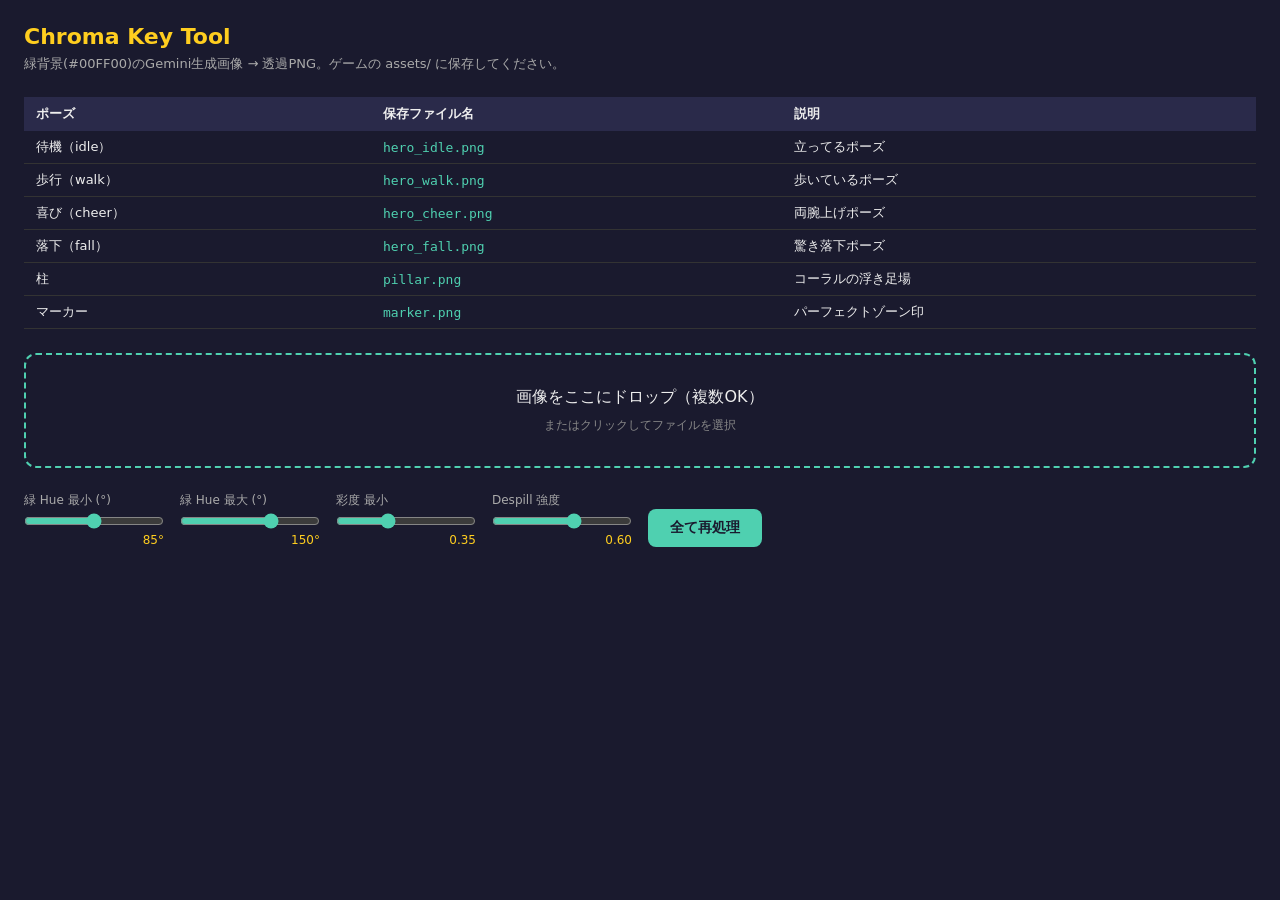
==== tools/chroma-key.html @ 76909819 "アセット組み込み準備: クロマキーツール・assets/・drawPillar修正 - tools/chroma-key.html: ブラウザ内でHSVクロマキー処理→透過PNG出力 - assets" ====
<!DOCTYPE html>
<html lang="ja">
<head>
  <meta charset="UTF-8">
  <title>Chroma Key Tool — STRETCH assets</title>
  <style>
    * { box-sizing: border-box; margin: 0; padding: 0; }
    body { background: #1a1a2e; color: #eee; font-family: system-ui, sans-serif; padding: 24px; }
    h1 { font-size: 22px; margin-bottom: 6px; color: #FFCE1F; }
    .sub { font-size: 13px; color: #aaa; margin-bottom: 24px; }

    /* ファイル名マッピング表 */
    .map-table { width: 100%; border-collapse: collapse; margin-bottom: 24px; font-size: 13px; }
    .map-table th { background: #2a2a4a; padding: 8px 12px; text-align: left; }
    .map-table td { padding: 7px 12px; border-bottom: 1px solid #333; }
    .map-table tr:hover td { background: #222240; }
    .fname { font-family: monospace; color: #4FD0B0; }

    /* ドロップゾーン */
    #dropzone {
      border: 2px dashed #4FD0B0; border-radius: 12px; padding: 32px;
      text-align: center; cursor: pointer; margin-bottom: 24px;
      transition: background 0.15s;
    }
    #dropzone.over { background: rgba(79,208,176,0.1); }
    #dropzone p { font-size: 16px; margin-bottom: 6px; }
    #dropzone small { color: #888; font-size: 12px; }
    #file-input { display: none; }

    /* スライダー */
    .controls { display: flex; flex-wrap: wrap; gap: 16px; margin-bottom: 20px; align-items: flex-end; }
    .ctrl { display: flex; flex-direction: column; gap: 4px; }
    .ctrl label { font-size: 12px; color: #aaa; }
    .ctrl input[type=range] { width: 140px; accent-color: #4FD0B0; }
    .ctrl .val { font-size: 12px; color: #FFCE1F; text-align: right; }
    button {
      padding: 10px 22px; border: none; border-radius: 8px; cursor: pointer;
      font-size: 14px; font-weight: 700;
    }
    #proc-btn { background: #4FD0B0; color: #1a1a2e; }
    #proc-btn:hover { background: #3ab89a; }

    /* プレビュー */
    #items { display: flex; flex-direction: column; gap: 32px; }
    .item { background: #22223a; border-radius: 12px; padding: 16px; }
    .item h3 { font-size: 14px; margin-bottom: 12px; color: #fff; }
    .previews { display: flex; gap: 16px; flex-wrap: wrap; align-items: flex-start; }
    .preview-box { display: flex; flex-direction: column; align-items: center; gap: 6px; }
    .preview-box span { font-size: 11px; color: #888; }
    canvas { border-radius: 8px; max-width: 220px; max-height: 220px; object-fit: contain; }
    .before-canvas { background: #444; }
    .after-canvas { background: repeating-conic-gradient(#555 0% 25%, #333 0% 50%) 0 0 / 16px 16px; }
    .dl-row { margin-top: 12px; display: flex; align-items: center; gap: 10px; flex-wrap: wrap; }
    .dl-row select { background: #333; color: #eee; border: 1px solid #555; padding: 6px 8px; border-radius: 6px; font-size: 13px; }
    .dl-btn { background: #FF7A4D; color: #fff; padding: 8px 18px; border-radius: 8px; font-size: 13px; font-weight: 700; border: none; cursor: pointer; }
    .dl-btn:hover { background: #e06030; }
    .dl-btn:disabled { background: #555; cursor: default; }
    .status { font-size: 12px; color: #4FD0B0; }
  </style>
</head>
<body>
  <h1>Chroma Key Tool</h1>
  <p class="sub">緑背景(#00FF00)のGemini生成画像 → 透過PNG。ゲームの assets/ に保存してください。</p>

  <!-- ファイル名マッピング -->
  <table class="map-table">
    <tr><th>ポーズ</th><th>保存ファイル名</th><th>説明</th></tr>
    <tr><td>待機（idle）</td><td class="fname">hero_idle.png</td><td>立ってるポーズ</td></tr>
    <tr><td>歩行（walk）</td><td class="fname">hero_walk.png</td><td>歩いているポーズ</td></tr>
    <tr><td>喜び（cheer）</td><td class="fname">hero_cheer.png</td><td>両腕上げポーズ</td></tr>
    <tr><td>落下（fall）</td><td class="fname">hero_fall.png</td><td>驚き落下ポーズ</td></tr>
    <tr><td>柱</td><td class="fname">pillar.png</td><td>コーラルの浮き足場</td></tr>
    <tr><td>マーカー</td><td class="fname">marker.png</td><td>パーフェクトゾーン印</td></tr>
  </table>

  <!-- ドロップゾーン -->
  <div id="dropzone">
    <p>画像をここにドロップ（複数OK）</p>
    <small>またはクリックしてファイルを選択</small>
    <input type="file" id="file-input" accept="image/*" multiple>
  </div>

  <!-- パラメータ -->
  <div class="controls">
    <div class="ctrl">
      <label>緑 Hue 最小 (°)</label>
      <input type="range" id="hMin" min="60" max="110" value="85" step="1">
      <div class="val" id="hMinV">85°</div>
    </div>
    <div class="ctrl">
      <label>緑 Hue 最大 (°)</label>
      <input type="range" id="hMax" min="120" max="165" value="150" step="1">
      <div class="val" id="hMaxV">150°</div>
    </div>
    <div class="ctrl">
      <label>彩度 最小</label>
      <input type="range" id="sMin" min="0.1" max="0.8" value="0.35" step="0.01">
      <div class="val" id="sMinV">0.35</div>
    </div>
    <div class="ctrl">
      <label>Despill 強度</label>
      <input type="range" id="despill" min="0" max="1" value="0.6" step="0.05">
      <div class="val" id="despillV">0.60</div>
    </div>
    <button id="proc-btn">全て再処理</button>
  </div>

  <div id="items"></div>

  <script>
    const dropzone = document.getElementById('dropzone');
    const fileInput = document.getElementById('file-input');
    const itemsEl = document.getElementById('items');

    // スライダー表示
    function bindSlider(id, valId, fmt) {
      const el = document.getElementById(id);
      const val = document.getElementById(valId);
      el.addEventListener('input', () => { val.textContent = fmt(el.value); });
    }
    bindSlider('hMin', 'hMinV', v => v + '°');
    bindSlider('hMax', 'hMaxV', v => v + '°');
    bindSlider('sMin', 'sMinV', v => parseFloat(v).toFixed(2));
    bindSlider('despill', 'despillV', v => parseFloat(v).toFixed(2));

    // ドロップ
    dropzone.addEventListener('click', () => fileInput.click());
    dropzone.addEventListener('dragover', e => { e.preventDefault(); dropzone.classList.add('over'); });
    dropzone.addEventListener('dragleave', () => dropzone.classList.remove('over'));
    dropzone.addEventListener('drop', e => { e.preventDefault(); dropzone.classList.remove('over'); handleFiles(e.dataTransfer.files); });
    fileInput.addEventListener('change', () => handleFiles(fileInput.files));

    document.getElementById('proc-btn').addEventListener('click', () => {
      document.querySelectorAll('.item').forEach(el => processItem(el));
    });

    // 名前候補（ファイル名に含まれるキーワードで自動選択）
    const NAME_OPTIONS = [
      { value: 'hero_idle',  label: 'hero_idle.png',  keys: ['idle', 'stand', 'wait', '待機'] },
      { value: 'hero_walk',  label: 'hero_walk.png',  keys: ['walk', 'run', '歩', 'walking'] },
      { value: 'hero_cheer', label: 'hero_cheer.png', keys: ['cheer', 'happy', 'joy', '喜', 'cheer'] },
      { value: 'hero_fall',  label: 'hero_fall.png',  keys: ['fall', 'drop', '落', 'scared', 'fall'] },
      { value: 'pillar',     label: 'pillar.png',     keys: ['pillar', 'platform', '柱', '足場'] },
      { value: 'marker',     label: 'marker.png',     keys: ['marker', 'diamond', 'target', 'マーカー'] },
    ];
    function guessSaveName(filename) {
      const lower = filename.toLowerCase();
      for (const opt of NAME_OPTIONS) {
        if (opt.keys.some(k => lower.includes(k))) return opt.value;
      }
      return '';
    }

    const items = []; // {file, origImg, origCanvas, resultCanvas, select}

    function handleFiles(files) {
      for (const file of files) {
        const img = new Image();
        const url = URL.createObjectURL(file);
        img.onload = () => {
          addItem(file, img);
          URL.revokeObjectURL(url);
        };
        img.src = url;
      }
    }

    function addItem(file, img) {
      const item = { file, img, processed: null };

      const div = document.createElement('div');
      div.className = 'item';

      const h3 = document.createElement('h3');
      h3.textContent = file.name + ` (${img.width}×${img.height})`;
      div.appendChild(h3);

      const previews = document.createElement('div');
      previews.className = 'previews';

      // 元画像
      const beforeBox = document.createElement('div');
      beforeBox.className = 'preview-box';
      const beforeCanvas = document.createElement('canvas');
      beforeCanvas.className = 'before-canvas';
      const afterCanvas = document.createElement('canvas');
      afterCanvas.className = 'after-canvas';
      drawOriginal(beforeCanvas, img);
      beforeBox.append(beforeCanvas, span('処理前'));
      const afterBox = document.createElement('div');
      afterBox.className = 'preview-box';
      afterBox.append(afterCanvas, span('処理後（透過）'));
      previews.append(beforeBox, afterBox);
      div.appendChild(previews);

      // DLコントロール
      const dlRow = document.createElement('div');
      dlRow.className = 'dl-row';
      const sel = document.createElement('select');
      sel.innerHTML = '<option value="">保存名を選択…</option>' +
        NAME_OPTIONS.map(o => `<option value="${o.value}">${o.label}</option>`).join('');
      const guess = guessSaveName(file.name);
      if (guess) sel.value = guess;
      const dlBtn = document.createElement('button');
      dlBtn.className = 'dl-btn';
      dlBtn.textContent = 'PNGダウンロード';
      dlBtn.disabled = true;
      const statusEl = document.createElement('span');
      statusEl.className = 'status';
      dlRow.append(sel, dlBtn, statusEl);
      div.appendChild(dlRow);
      itemsEl.appendChild(div);

      const entry = { file, img, beforeCanvas, afterCanvas, sel, dlBtn, statusEl };
      items.push(entry);
      div._entry = entry;
      processItem(div);
    }

    function span(text) {
      const s = document.createElement('span'); s.textContent = text; return s;
    }

    function drawOriginal(canvas, img) {
      const MAX = 220;
      const scale = Math.min(MAX / img.width, MAX / img.height);
      canvas.width = Math.round(img.width * scale);
      canvas.height = Math.round(img.height * scale);
      canvas.getContext('2d').drawImage(img, 0, 0, canvas.width, canvas.height);
    }

    function processItem(div) {
      const entry = div._entry;
      if (!entry) return;
      const { img, afterCanvas, dlBtn, statusEl } = entry;

      const hMin = +document.getElementById('hMin').value;
      const hMax = +document.getElementById('hMax').value;
      const sMin = +document.getElementById('sMin').value;
      const despill = +document.getElementById('despill').value;

      // フルサイズで処理
      const fullCanvas = document.createElement('canvas');
      fullCanvas.width = img.width;
      fullCanvas.height = img.height;
      const fc = fullCanvas.getContext('2d');
      fc.drawImage(img, 0, 0);
      const imgData = fc.getImageData(0, 0, img.width, img.height);
      chromaKey(imgData, hMin, hMax, sMin, despill);
      fc.putImageData(imgData, 0, 0);

      // プレビュー縮小
      const MAX = 220;
      const scale = Math.min(MAX / img.width, MAX / img.height);
      afterCanvas.width = Math.round(img.width * scale);
      afterCanvas.height = Math.round(img.height * scale);
      afterCanvas.getContext('2d').drawImage(fullCanvas, 0, 0, afterCanvas.width, afterCanvas.height);

      entry.resultCanvas = fullCanvas;
      dlBtn.disabled = false;
      statusEl.textContent = '処理済み ✓';

      dlBtn.onclick = () => {
        const name = entry.sel.value || entry.file.name.replace(/\.[^.]+$/, '') + '_keyed';
        fullCanvas.toBlob(blob => {
          const a = document.createElement('a');
          a.href = URL.createObjectURL(blob);
          a.download = name + '.png';
          a.click();
          statusEl.textContent = `保存: ${name}.png ✓ → assets/ に移動してください`;
        }, 'image/png');
      };
    }

    // ============================================================
    // クロマキーアルゴリズム（HSV基準 + despill）
    // ============================================================
    function rgbToHsv(r, g, b) {
      r /= 255; g /= 255; b /= 255;
      const max = Math.max(r, g, b), min = Math.min(r, g, b), d = max - min;
      let h = 0;
      if (d !== 0) {
        switch (max) {
          case r: h = ((g - b) / d + (g < b ? 6 : 0)) / 6; break;
          case g: h = ((b - r) / d + 2) / 6; break;
          case b: h = ((r - g) / d + 4) / 6; break;
        }
      }
      return [h * 360, max === 0 ? 0 : d / max, max];
    }

    function chromaKey(imgData, hMin, hMax, sMin, despillStr) {
      const d = imgData.data, n = d.length;
      const despill = parseFloat(despillStr);

      // Pass 1: 緑判定 → α=0
      for (let i = 0; i < n; i += 4) {
        if (d[i + 3] === 0) continue;
        const [h, s, v] = rgbToHsv(d[i], d[i + 1], d[i + 2]);
        if (h >= hMin && h <= hMax && s >= sMin && v > 0.15) {
          d[i + 3] = 0;
        }
      }

      // Pass 2: 緑スピル（色かぶり）を除去
      if (despill > 0) {
        for (let i = 0; i < n; i += 4) {
          if (d[i + 3] === 0) continue;
          const r = d[i], g = d[i + 1], b = d[i + 2];
          const maxRB = Math.max(r, b);
          if (g > maxRB) {
            d[i + 1] = Math.round(g - (g - maxRB) * despill);
          }
        }
      }
    }
  </script>
</body>
</html>
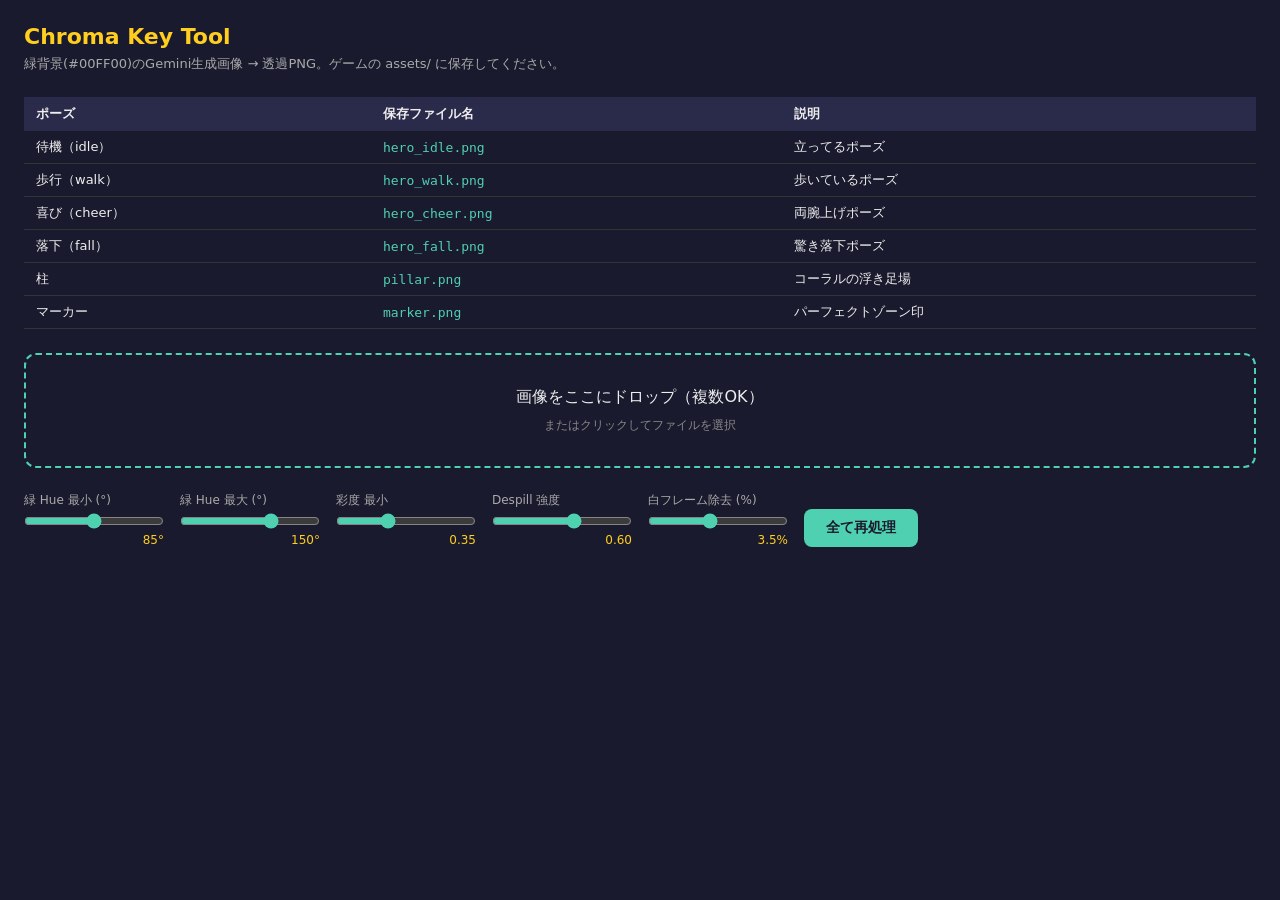
==== commit 3789124b: "fix: 柱/マーカーの白フレーム除去・サイズ修正 - drawPillar: 外周3.5%クロップで白フレーム除去、キャップ/本体を正しく分割描画 - drawMarker: 同クロップ + W*6" ====
--- a/tools/chroma-key.html
+++ b/tools/chroma-key.html
@@ -102,6 +102,11 @@
       <input type="range" id="despill" min="0" max="1" value="0.6" step="0.05">
       <div class="val" id="despillV">0.60</div>
     </div>
+    <div class="ctrl">
+      <label>白フレーム除去 (%)</label>
+      <input type="range" id="borderTrim" min="0" max="8" value="3.5" step="0.5">
+      <div class="val" id="borderTrimV">3.5%</div>
+    </div>
     <button id="proc-btn">全て再処理</button>
   </div>
 
@@ -122,6 +127,7 @@
     bindSlider('hMax', 'hMaxV', v => v + '°');
     bindSlider('sMin', 'sMinV', v => parseFloat(v).toFixed(2));
     bindSlider('despill', 'despillV', v => parseFloat(v).toFixed(2));
+    bindSlider('borderTrim', 'borderTrimV', v => parseFloat(v).toFixed(1) + '%');
 
     // ドロップ
     dropzone.addEventListener('click', () => fileInput.click());
@@ -238,6 +244,7 @@
       const hMax = +document.getElementById('hMax').value;
       const sMin = +document.getElementById('sMin').value;
       const despill = +document.getElementById('despill').value;
+      const borderTrim = +document.getElementById('borderTrim').value / 100;
 
       // フルサイズで処理
       const fullCanvas = document.createElement('canvas');
@@ -246,6 +253,7 @@
       const fc = fullCanvas.getContext('2d');
       fc.drawImage(img, 0, 0);
       const imgData = fc.getImageData(0, 0, img.width, img.height);
+      if (borderTrim > 0) clearBorder(imgData, borderTrim); // 白フレーム除去
       chromaKey(imgData, hMin, hMax, sMin, despill);
       fc.putImageData(imgData, 0, 0);
 
@@ -289,6 +297,19 @@
       return [h * 360, max === 0 ? 0 : d / max, max];
     }
 
+    // 外周 pct 割合のピクセルを透明化（Geminiの白フレーム除去）
+    function clearBorder(imgData, pct) {
+      const W = imgData.width, H = imgData.height, d = imgData.data;
+      const bx = Math.ceil(W * pct), by = Math.ceil(H * pct);
+      for (let y = 0; y < H; y++) {
+        for (let x = 0; x < W; x++) {
+          if (x < bx || x >= W - bx || y < by || y >= H - by) {
+            d[(y * W + x) * 4 + 3] = 0;
+          }
+        }
+      }
+    }
+
     function chromaKey(imgData, hMin, hMax, sMin, despillStr) {
       const d = imgData.data, n = d.length;
       const despill = parseFloat(despillStr);
